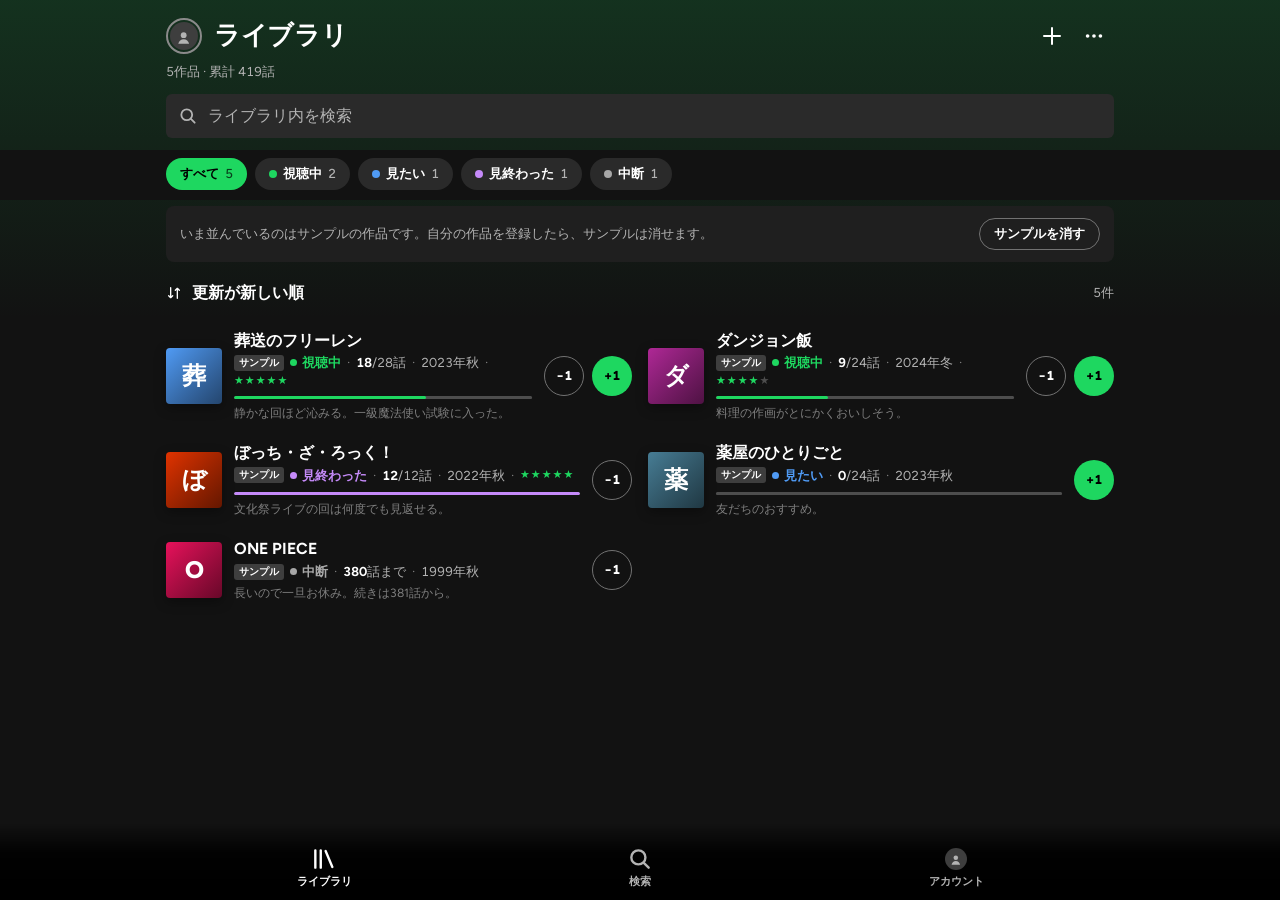
==== index.html @ 07ea7bbf "AniList のジャケット画像をやめる AniList の API の利用規約が、アニメの記録アプリでの利用とデータの大量取得を 禁じているため、画像の表示と画像のファイル名をすべて外す。  - ア" ====
<!doctype html>
<html lang="ja">
<head>
<meta charset="utf-8">
<meta name="viewport" content="width=device-width, initial-scale=1, viewport-fit=cover">
<title>アニメ視聴記録</title>
<meta name="description" content="見たいアニメ、視聴中の話数、見終わった作品の評価と感想を記録するアプリ。">
<meta name="theme-color" content="#121212">
<meta name="apple-mobile-web-app-capable" content="yes">
<meta name="mobile-web-app-capable" content="yes">
<meta name="apple-mobile-web-app-status-bar-style" content="black-translucent">
<meta name="apple-mobile-web-app-title" content="アニメ記録">
<link rel="manifest" href="manifest.webmanifest">
<link rel="icon" href="icons/icon.svg" type="image/svg+xml">
<link rel="apple-touch-icon" href="icons/apple-touch-icon.png">
<!-- shared:head -->
<link rel="preconnect" href="https://fonts.googleapis.com">
<link rel="preconnect" href="https://fonts.gstatic.com" crossorigin>
<link rel="stylesheet" href="https://fonts.googleapis.com/css2?family=Figtree:wght@400;500;600;700;800&display=swap">
<link rel="stylesheet" href="style.css">
<!-- /shared:head -->
</head>
<body>
<!-- shared:body -->
<header class="top wrap">
  <div class="title-row">
    <button type="button" class="avatar" id="avatar-btn" aria-label="アカウント"></button>
    <h1 id="page-title">ライブラリ</h1>
    <div class="top-actions">
      <button type="button" class="icon-btn" id="add" aria-label="作品を追加">
        <svg viewBox="0 0 24 24" width="24" height="24" aria-hidden="true"><path d="M12 4v16M4 12h16" stroke="currentColor" stroke-width="2" stroke-linecap="round"/></svg>
      </button>
      <button type="button" class="icon-btn" id="open-menu" aria-label="設定とバックアップ">
        <svg viewBox="0 0 24 24" width="22" height="22" aria-hidden="true"><circle cx="5" cy="12" r="2" fill="currentColor"/><circle cx="12" cy="12" r="2" fill="currentColor"/><circle cx="19" cy="12" r="2" fill="currentColor"/></svg>
      </button>
    </div>
  </div>
  <p id="summary" class="summary">0作品</p>
  <label class="search">
    <svg class="search-icon" viewBox="0 0 24 24" width="20" height="20" aria-hidden="true"><circle cx="10.5" cy="10.5" r="6.5" fill="none" stroke="currentColor" stroke-width="2.2"/><path d="M15.5 15.5 20 20" stroke="currentColor" stroke-width="2.2" stroke-linecap="round"/></svg>
    <span class="sr-only">検索</span>
    <input type="search" id="search" placeholder="ライブラリ内を検索" autocomplete="off" enterkeyhint="search">
  </label>
</header>

<nav class="tabbar" aria-label="絞り込み">
  <div class="wrap">
    <div class="chips" id="tabs">
      <button type="button" data-tab="all" aria-pressed="true">すべて<span class="n">0</span></button>
      <button type="button" data-tab="watching" aria-pressed="false"><i class="dot s-watching"></i>視聴中<span class="n">0</span></button>
      <button type="button" data-tab="want" aria-pressed="false"><i class="dot s-want"></i>見たい<span class="n">0</span></button>
      <button type="button" data-tab="done" aria-pressed="false"><i class="dot s-done"></i>見終わった<span class="n">0</span></button>
      <button type="button" data-tab="dropped" aria-pressed="false"><i class="dot s-dropped"></i>中断<span class="n">0</span></button>
    </div>
    <div class="chips" id="service-tabs" aria-label="配信サービスで絞り込み" hidden></div>
  </div>
</nav>

<main class="wrap main">
<section class="view" id="mine-view">
  <div class="notice warn" id="storage-warn" hidden>
    <p>この環境では記録を保存できません。プライベートブラウズを使っている場合は、通常のタブで開いてください。</p>
  </div>
  <div class="notice" id="sample-note" hidden>
    <p>いま並んでいるのはサンプルの作品です。自分の作品を登録したら、サンプルは消せます。</p>
    <button type="button" class="pill-btn" id="clear-samples-inline">サンプルを消す</button>
  </div>

  <div class="toolbar" id="toolbar">
    <label class="sort">
      <svg viewBox="0 0 24 24" width="16" height="16" aria-hidden="true"><path d="M7 4v15M7 19l-3-3M7 19l3-3M17 20V5M17 5l-3 3M17 5l3 3" fill="none" stroke="currentColor" stroke-width="2" stroke-linecap="round" stroke-linejoin="round"/></svg>
      <span class="sr-only">並び順</span>
      <select id="sort">
        <option value="updated">更新が新しい順</option>
        <option value="season">放送時期が新しい順</option>
        <option value="rating">評価順（星の数）</option>
        <option value="title">タイトル順</option>
      </select>
    </label>
    <span class="result-count" id="result-count">0件</span>
  </div>

  <div class="list" id="list"></div>

  <div class="empty" id="empty" hidden>
    <h2 id="empty-title">まだ作品がありません</h2>
    <p id="empty-body"></p>
    <button type="button" class="btn light" id="empty-add" hidden>作品を追加</button>
  </div>
</section>

<section class="view" id="find-view" hidden>
  <div class="toolbar" id="find-toolbar" hidden>
    <label class="sort">
      <svg viewBox="0 0 24 24" width="16" height="16" aria-hidden="true"><path d="M7 4v15M7 19l-3-3M7 19l3-3M17 20V5M17 5l-3 3M17 5l3 3" fill="none" stroke="currentColor" stroke-width="2" stroke-linecap="round" stroke-linejoin="round"/></svg>
      <span class="sr-only">並び順</span>
      <select id="find-sort">
        <option value="popular">人気順</option>
        <option value="rating">評価順（星の数）</option>
        <option value="season">放送時期が新しい順</option>
        <option value="title">タイトル順</option>
      </select>
    </label>
  </div>

  <div class="works" id="works" hidden></div>
  <button type="button" class="btn ghost more" id="find-more" hidden>もっと見る</button>

  <div class="empty" id="find-empty" hidden>
    <h2 id="find-empty-title">作品データを読み込んでいます</h2>
    <p id="find-empty-body" hidden></p>
    <button type="button" class="btn light" id="find-retry" hidden>もう一度読み込む</button>
  </div>

  <p class="credit">作品データ：<a href="https://annict.com" target="_blank" rel="noopener">Annict</a><span id="catalog-date"></span></p>
</section>

<section class="view account" id="account-view" hidden>
  <div class="profile-hero">
    <button type="button" class="avatar xl" id="hero-avatar" aria-label="プロフィールを編集"></button>
    <h2 class="profile-name" id="profile-name">名前が未設定です</h2>
    <p class="profile-meta" id="profile-meta"></p>
    <button type="button" class="pill-btn" id="edit-profile">プロフィールを設定</button>
  </div>

  <section class="rank-card" id="rank-card" aria-labelledby="rank-title">
    <div class="rank-head">
      <span class="medal" aria-hidden="true"></span>
      <div class="rank-name">
        <p class="eyebrow">ランク</p>
        <h3 id="rank-title">ノーマル</h3>
      </div>
      <button type="button" class="icon-btn info-btn" id="rank-info-btn" aria-label="ランクと達成条件" aria-haspopup="dialog">
        <svg viewBox="0 0 24 24" width="24" height="24" aria-hidden="true"><circle cx="12" cy="12" r="9" fill="none" stroke="currentColor" stroke-width="2"/><path d="M12 11v6" stroke="currentColor" stroke-width="2.2" stroke-linecap="round"/><circle cx="12" cy="7.5" r="1.4" fill="currentColor"/></svg>
      </button>
    </div>
    <p class="rank-count"><b id="rank-episodes">0</b>話<span>見た話数</span></p>
    <progress class="rank-bar" id="rank-bar" max="1" value="0"></progress>
    <p class="rank-next" id="rank-next"></p>
  </section>

  <section class="stats-sec" aria-labelledby="stats-title">
    <h3 class="sec-title" id="stats-title">記録</h3>
    <dl class="stats" id="stats"></dl>
  </section>

  <p class="account-note">このアカウントは、この端末の中だけにあります。ほかの人には見えません。機種変更のときは、右上の「⋯」のバックアップで移せます。</p>
</section>
</main>

<nav class="bottom-nav" aria-label="画面の切り替え">
  <div class="wrap bottom-inner" id="modes" role="tablist">
    <button type="button" role="tab" data-mode="mine" aria-selected="true">
      <svg viewBox="0 0 24 24" width="26" height="26" aria-hidden="true"><path d="M4 4v16M9 4v16" stroke="currentColor" stroke-width="2.2" stroke-linecap="round"/><path d="m13.5 4.6 6.2 14.8" stroke="currentColor" stroke-width="2.2" stroke-linecap="round"/></svg>
      <span>ライブラリ</span>
    </button>
    <button type="button" role="tab" data-mode="find" aria-selected="false">
      <svg viewBox="0 0 24 24" width="26" height="26" aria-hidden="true"><circle cx="10.5" cy="10.5" r="6.5" fill="none" stroke="currentColor" stroke-width="2.2"/><path d="M15.5 15.5 20 20" stroke="currentColor" stroke-width="2.2" stroke-linecap="round"/></svg>
      <span>検索</span>
    </button>
    <button type="button" role="tab" data-mode="account" aria-selected="false">
      <span class="avatar nav-avatar" id="nav-avatar" aria-hidden="true"></span>
      <span>アカウント</span>
    </button>
  </div>
</nav>

<div class="toast" id="toast" role="status" aria-live="polite" hidden>
  <span id="toast-msg"></span>
  <button type="button" id="toast-action" hidden></button>
</div>

<dialog class="sheet" id="editor" aria-labelledby="editor-title">
  <form id="editor-form" novalidate>
    <div class="sheet-head">
      <h2 id="editor-title">作品を登録</h2>
      <button type="button" class="icon-btn" data-close aria-label="閉じる">
        <svg viewBox="0 0 24 24" width="22" height="22" aria-hidden="true"><path d="M6 6l12 12M18 6 6 18" stroke="currentColor" stroke-width="2.2" stroke-linecap="round"/></svg>
      </button>
    </div>

    <div class="sheet-body" id="editor-body">
      <div class="field">
        <label class="label" for="f-title">タイトル</label>
        <input type="text" id="f-title" maxlength="200" autocomplete="off" placeholder="例：葬送のフリーレン" aria-describedby="suggest">
        <div class="suggest" id="suggest" aria-label="作品の候補" hidden></div>
        <p class="error" id="f-title-error" hidden>タイトルを入力してください。</p>
        <p class="season-note" id="f-season" hidden></p>
      </div>

      <fieldset class="field">
        <legend class="label">状態</legend>
        <div class="seg">
          <label class="s-want"><input type="radio" name="status" id="f-status-want" value="want"><span>見たい</span></label>
          <label class="s-watching"><input type="radio" name="status" id="f-status-watching" value="watching"><span>視聴中</span></label>
          <label class="s-done"><input type="radio" name="status" id="f-status-done" value="done"><span>見終わった</span></label>
          <label class="s-dropped"><input type="radio" name="status" id="f-status-dropped" value="dropped"><span>中断</span></label>
        </div>
      </fieldset>

      <div class="field-row">
        <div class="field">
          <label class="label" for="f-watched">見た話数</label>
          <div class="stepper">
            <button type="button" data-step="-1" aria-label="1話減らす">−</button>
            <input type="number" id="f-watched" inputmode="numeric" min="0" max="9999" step="1">
            <button type="button" data-step="1" aria-label="1話増やす">＋</button>
          </div>
        </div>
        <div class="field">
          <label class="label" for="f-total">全話数</label>
          <div class="with-unit">
            <input type="number" id="f-total" inputmode="numeric" min="1" max="9999" step="1" placeholder="未定">
            <span>話</span>
          </div>
        </div>
      </div>

      <div class="field">
        <span class="label" id="rating-label">評価</span>
        <div class="rating" role="radiogroup" aria-labelledby="rating-label">
          <button type="button" role="radio" data-star="1" aria-label="星1つ" aria-checked="false">★</button>
          <button type="button" role="radio" data-star="2" aria-label="星2つ" aria-checked="false">★</button>
          <button type="button" role="radio" data-star="3" aria-label="星3つ" aria-checked="false">★</button>
          <button type="button" role="radio" data-star="4" aria-label="星4つ" aria-checked="false">★</button>
          <button type="button" role="radio" data-star="5" aria-label="星5つ" aria-checked="false">★</button>
          <span class="rating-text" id="rating-text">未評価</span>
        </div>
      </div>

      <div class="field">
        <label class="label" for="f-note">感想・メモ</label>
        <textarea id="f-note" rows="4" maxlength="5000" placeholder="好きなシーンや感想、続きのメモなど"></textarea>
      </div>
    </div>

    <div class="sheet-foot">
      <div class="foot-row" id="foot-main">
        <button type="button" class="btn-text danger" id="delete" hidden>削除</button>
        <span class="spacer"></span>
        <button type="button" class="btn ghost" data-close>キャンセル</button>
        <button type="submit" class="btn primary">保存</button>
      </div>
      <div class="foot-row confirm" id="foot-confirm" hidden>
        <p id="confirm-text">この作品を削除しますか？</p>
        <button type="button" class="btn ghost" id="delete-cancel">やめる</button>
        <button type="button" class="btn danger-fill" id="delete-confirm">削除する</button>
      </div>
    </div>
  </form>
</dialog>

<dialog class="sheet" id="profile-editor" aria-labelledby="profile-editor-title">
  <form id="profile-form" novalidate>
    <div class="sheet-head">
      <h2 id="profile-editor-title">プロフィールを編集</h2>
      <button type="button" class="icon-btn" data-close aria-label="閉じる">
        <svg viewBox="0 0 24 24" width="22" height="22" aria-hidden="true"><path d="M6 6l12 12M18 6 6 18" stroke="currentColor" stroke-width="2.2" stroke-linecap="round"/></svg>
      </button>
    </div>

    <div class="sheet-body">
      <div class="photo-field">
        <span class="avatar xl" id="p-avatar" aria-hidden="true"></span>
        <div class="photo-actions">
          <label class="btn light" for="p-photo">写真を選ぶ</label>
          <input type="file" id="p-photo" accept="image/*" class="sr-only">
          <button type="button" class="btn-text" id="p-photo-remove" hidden>写真を外す</button>
        </div>
        <p class="error" id="p-photo-error" role="alert" hidden></p>
        <p class="hint">写真はこの端末の中で正方形に切り抜いて保存します。どこにも送りません。</p>
      </div>

      <div class="field">
        <label class="label" for="p-name">名前</label>
        <input type="text" id="p-name" maxlength="30" autocomplete="nickname" placeholder="表示する名前">
      </div>
    </div>

    <div class="sheet-foot">
      <div class="foot-row">
        <span class="spacer"></span>
        <button type="button" class="btn ghost" data-close>キャンセル</button>
        <button type="submit" class="btn primary">保存</button>
      </div>
    </div>
  </form>
</dialog>

<dialog class="sheet" id="rank-info" aria-labelledby="rank-info-title">
  <div class="sheet-head">
    <h2 id="rank-info-title">ランクと達成条件</h2>
    <button type="button" class="icon-btn" data-close aria-label="閉じる">
      <svg viewBox="0 0 24 24" width="22" height="22" aria-hidden="true"><path d="M6 6l12 12M18 6 6 18" stroke="currentColor" stroke-width="2.2" stroke-linecap="round"/></svg>
    </button>
  </div>
  <div class="sheet-body rank-info-body">
    <p class="info-lead">見た話数が増えると、ランクが上がります。見た話数は、記録したすべての作品の「見た話数」を足した数です。<span id="rank-sample-hint" hidden>サンプルの作品は数えません。</span></p>
    <ol class="ladder" id="rank-list" aria-label="ランクの一覧（上のランクから）"></ol>
    <p class="hint">「？？？」は、ひみつのランクと達成条件です。ランクの名前は、そのランクになると分かります。</p>
  </div>
</dialog>

<dialog class="sheet" id="menu" aria-labelledby="menu-title">
  <div class="sheet-head">
    <h2 id="menu-title">設定とバックアップ</h2>
    <button type="button" class="icon-btn" data-close aria-label="閉じる">
      <svg viewBox="0 0 24 24" width="22" height="22" aria-hidden="true"><path d="M6 6l12 12M18 6 6 18" stroke="currentColor" stroke-width="2.2" stroke-linecap="round"/></svg>
    </button>
  </div>
  <div class="sheet-body menu-body">
    <section class="menu-sec">
      <h3>記録の保存場所</h3>
      <p>記録とプロフィールは、この端末のブラウザの中に保存されます。ホーム画面に追加して使うと消えにくくなります。機種変更やブラウザのデータ削除の前に、バックアップを書き出してください。</p>
    </section>
    <section class="menu-sec">
      <h3>バックアップ</h3>
      <div class="menu-actions">
        <button type="button" class="btn ghost" id="export">バックアップを書き出す</button>
        <label class="btn ghost" for="import-file">バックアップを読み込む</label>
        <input type="file" id="import-file" accept="application/json,.json" class="sr-only">
      </div>
      <p class="hint">バックアップにはプロフィール（名前と写真）も入ります。読み込むと、同じ作品は新しいほうの記録が残り、それ以外は追加されます。</p>
    </section>
    <section class="menu-sec" id="menu-samples" hidden>
      <h3>サンプル</h3>
      <div class="menu-actions">
        <button type="button" class="btn ghost" id="clear-samples">サンプルの作品を消す</button>
      </div>
    </section>
    <p class="version">アニメ視聴記録 v2.3.0</p>
  </div>
</dialog>
<!-- /shared:body -->
<script src="app.js"></script>
</body>
</html>
---- style.css ----
/* Layout: a streaming-app style, dark only. A page header (title, actions, search) with a soft green glow,
   sticky filter chips, list rows with a colored square tile on the left (like cover art), and a fixed
   bottom tab bar for ライブラリ / 検索. Editing happens in a dark bottom sheet. */
:root {
  --bg: #121212;          /* 画面の地 */
  --bg-elev: #1f1f1f;     /* 浮いた面（お知らせ） */
  --sheet: #282828;       /* シート・メニュー */
  --field: #3e3e3e;       /* 入力欄・チップ */
  --field-hover: #4d4d4d;
  --text: #ffffff;
  --sub: #b3b3b3;         /* 補足の文字 */
  --dim: #7f7f7f;         /* さらに控えめな文字 */
  --line: #2a2a2a;
  --track: #4d4d4d;       /* 進み具合バーの溝 */
  --accent: #1ed760;      /* 差し色（緑） */
  --accent-press: #1db954;
  --on-accent: #000000;
  --toast: #2e77d0;
  --danger: #f3727f;
  --danger-fill: #e91429;
  --want: #509bf5;
  --done: #c58af9;
  --dropped: #a7a7a7;
  --star: #1ed760;
  --scrim: rgb(0 0 0 / 70%);
  --glow: rgb(30 215 96 / 16%);

  /* ランクの色 */
  --rank-normal: #8a8a8a;
  --rank-rookie: #6fd39a;
  --rank-amateur: #4fb3e8;
  --rank-veteran: #a77df0;
  --rank-bronze: #d08a4e;
  --rank-silver: #c9ced6;
  --rank-gold: #f0c03a;
  --rank-platinum: #8fe0d8;
  --rank-diamond: #82c3ff;
  --rank-mithril: #dbe6ff;
  --rank-orichalcum: #ff7a45;

  /* ジャケット風の四角の色（作品ごとに題名から選ぶ） */
  --t0: #e8115b; --t1: #8d67ab; --t2: #1e3264; --t3: #ba5d07; --t4: #27856a; --t5: #509bf5;
  --t6: #e13300; --t7: #148a08; --t8: #dc148c; --t9: #477d95; --t10: #af2896; --t11: #0d73ec;

  --font: "Figtree", "Hiragino Sans", "Hiragino Kaku Gothic ProN", "Noto Sans JP", "Yu Gothic", "Meiryo", system-ui, sans-serif;
  --fs-xs: 12px;
  --fs-sm: 13px;
  --fs-md: 15px;
  --fs-lg: 16px;
  --fs-xl: 26px;

  color-scheme: dark;
  padding-top: env(safe-area-inset-top, 0px);
  padding-bottom: env(safe-area-inset-bottom, 0px);
}

/* ---------- base ---------- */
*, *::before, *::after { box-sizing: border-box; }
[hidden] { display: none !important; }
html { -webkit-text-size-adjust: 100%; touch-action: manipulation; }
html:has(dialog[open]) { overflow: hidden; }
body {
  margin: 0;
  min-height: 100%;
  background-color: var(--bg);
  background-image: linear-gradient(180deg, var(--glow) 0, rgb(18 18 18 / 0) 320px);
  background-repeat: no-repeat;
  color: var(--text);
  font-family: var(--font);
  font-size: var(--fs-md);
  line-height: 1.5;
  -webkit-font-smoothing: antialiased;
}
/* iPhone のステータスバーの裏に、スクロールした内容が透けないようにする */
body::before {
  content: "";
  position: fixed;
  inset: 0 0 auto 0;
  height: env(safe-area-inset-top, 0px);
  background: var(--bg);
  z-index: 30;
}
button, input, select, textarea { font: inherit; color: inherit; }
button { cursor: pointer; -webkit-tap-highlight-color: transparent; }
:focus-visible { outline: 2px solid var(--text); outline-offset: 2px; }
.sr-only {
  position: absolute; width: 1px; height: 1px; margin: -1px; padding: 0;
  overflow: hidden; clip: rect(0 0 0 0); white-space: nowrap; border: 0;
}

.wrap {
  width: 100%;
  max-width: 980px;
  margin-inline: auto;
  padding-left: max(16px, env(safe-area-inset-left, 0px));
  padding-right: max(16px, env(safe-area-inset-right, 0px));
}

/* ---------- header ---------- */
.top {
  display: grid;
  gap: 12px;
  padding-block: 16px 12px;
}
.title-row {
  display: flex;
  align-items: center;
  gap: 12px;
  min-width: 0;
}
/* 丸いアイコン（自分の写真）。.face が中身、.ringed でランクの色の輪を付ける */
.avatar {
  --size: 36px;
  display: block;
  flex: none;
  width: var(--size);
  height: var(--size);
  padding: 0;
  border: 0;
  border-radius: 50%;
  background: none;
  color: var(--text);
  font-size: calc(var(--size) * 0.42);
  font-weight: 800;
  line-height: 1;
}
.avatar.ringed { padding: 2px; border: 2px solid var(--rk, var(--field)); }
.avatar.xl { --size: 132px; }
.avatar.xl.ringed { padding: 4px; border-width: 4px; }
.face {
  display: grid;
  place-items: center;
  width: 100%;
  height: 100%;
  border-radius: 50%;
  overflow: hidden;
  background: var(--field);
  color: var(--text);
  user-select: none;
}
.face[class*=" c"] { background: var(--tc); color: #fff; }
.face.blank { color: var(--sub); }
.face svg { width: 62%; height: 62%; margin-top: 12%; }
.face img { width: 100%; height: 100%; object-fit: cover; }
button.avatar:active .face { filter: brightness(0.85); }

/* ランクの色（app.js の RANKS の id と合わせる） */
[data-rank="normal"] { --rk: var(--rank-normal); }
[data-rank="rookie"] { --rk: var(--rank-rookie); }
[data-rank="amateur"] { --rk: var(--rank-amateur); }
[data-rank="veteran"] { --rk: var(--rank-veteran); }
[data-rank="bronze"] { --rk: var(--rank-bronze); }
[data-rank="silver"] { --rk: var(--rank-silver); }
[data-rank="gold"] { --rk: var(--rank-gold); }
[data-rank="platinum"] { --rk: var(--rank-platinum); }
[data-rank="diamond"] { --rk: var(--rank-diamond); }
/* 上の2つは、メダルを特別な色の重ねにする */
[data-rank="mithril"] { --rk: var(--rank-mithril); --rk-fill: linear-gradient(135deg, #ffffff 0%, #c7d8ff 45%, #7fa2ff 100%); }
[data-rank="orichalcum"] { --rk: var(--rank-orichalcum); --rk-fill: linear-gradient(135deg, #ffd56b 0%, #ff7a45 50%, #c94cff 100%); }
[data-rank="secret"] { --rk: var(--dim); }
.title-row h1 {
  flex: 1;
  min-width: 0;
  margin: 0;
  font-size: var(--fs-xl);
  font-weight: 800;
  line-height: 1.2;
  letter-spacing: -0.01em;
}
.top-actions { display: flex; gap: 2px; }
.icon-btn {
  display: grid;
  place-items: center;
  width: 40px;
  height: 40px;
  flex: none;
  border: 0;
  border-radius: 50%;
  background: transparent;
  color: var(--text);
}
.icon-btn:active { background: var(--line); }
.summary {
  margin: -6px 0 0;
  color: var(--sub);
  font-size: var(--fs-sm);
  font-variant-numeric: tabular-nums;
}
.search {
  position: relative;
  display: block;
}
.search-icon {
  position: absolute;
  left: 12px;
  top: 50%;
  transform: translateY(-50%);
  color: var(--sub);
  pointer-events: none;
}
.search input {
  width: 100%;
  height: 44px;
  padding: 0 14px 0 42px;
  border: 0;
  border-radius: 6px;
  background: var(--line);
  color: var(--text);
  font-size: 16px; /* 16px 未満だと iPhone で入力時に拡大される */
  font-weight: 500;
}
.search input::placeholder { color: var(--sub); }
/* 検索画面の入力欄は白く大きく */
body[data-mode="find"] .search input {
  height: 48px;
  border-radius: 500px;
  background: var(--text);
  color: #121212;
}
body[data-mode="find"] .search input::placeholder { color: #535353; }
body[data-mode="find"] .search-icon { color: #121212; }

/* ---------- filter chips ---------- */
.tabbar {
  position: sticky;
  top: env(safe-area-inset-top, 0px);
  z-index: 20;
  background: var(--bg);
}
.chips {
  display: flex;
  gap: 8px;
  padding-block: 8px 10px;
  overflow-x: auto;
  scrollbar-width: none;
}
.chips::-webkit-scrollbar { display: none; }
.chips button {
  display: inline-flex;
  align-items: center;
  gap: 6px;
  flex: none;
  height: 32px;
  padding: 0 14px;
  border: 0;
  border-radius: 500px;
  background: var(--line);
  color: var(--text);
  font-size: var(--fs-sm);
  font-weight: 600;
  white-space: nowrap;
}
.chips .n {
  color: var(--sub);
  font-weight: 500;
  font-variant-numeric: tabular-nums;
}
.chips button[aria-pressed="true"] {
  background: var(--accent);
  color: var(--on-accent);
}
.chips button[aria-pressed="true"] .n { color: inherit; opacity: 0.7; }
.chips button[aria-pressed="true"] .dot { display: none; }
.dot {
  width: 8px;
  height: 8px;
  border-radius: 50%;
  background: var(--c);
}

/* 状態ごとの色。チップの点・行の文字・入力欄で共通 */
.s-want { --c: var(--want); }
.s-watching { --c: var(--accent); }
.s-done { --c: var(--done); }
.s-dropped { --c: var(--dropped); }

/* ---------- main ---------- */
.main {
  padding-block: 6px calc(100px + env(safe-area-inset-bottom, 0px));
}
.view {
  display: grid;
  gap: 8px;
}
.notice {
  display: flex;
  flex-wrap: wrap;
  align-items: center;
  gap: 8px 12px;
  margin-bottom: 4px;
  padding: 12px 14px;
  border-radius: 8px;
  background: var(--bg-elev);
  color: var(--sub);
  font-size: var(--fs-sm);
}
.notice p { margin: 0; flex: 1 1 16em; min-width: 0; }
.notice.warn { color: var(--danger); }
.pill-btn {
  height: 32px;
  padding: 0 14px;
  border: 1px solid #727272;
  border-radius: 500px;
  background: none;
  color: var(--text);
  font-size: var(--fs-sm);
  font-weight: 700;
  white-space: nowrap;
}
.toolbar {
  display: flex;
  align-items: center;
  justify-content: space-between;
  gap: 12px;
  padding-block: 2px 4px;
}
.sort {
  position: relative;
  display: inline-flex;
  align-items: center;
  gap: 6px;
  color: var(--text);
}
.sort select {
  height: 34px;
  padding: 0 4px;
  border: 0;
  background: transparent;
  color: var(--text);
  font-size: 16px;
  font-weight: 600;
  -webkit-appearance: none;
  appearance: none;
}
.sort select option { background: var(--sheet); color: var(--text); }
.result-count {
  color: var(--sub);
  font-size: var(--fs-sm);
  font-variant-numeric: tabular-nums;
}

/* ---------- ジャケット風の四角 ---------- */
.tile {
  display: grid;
  place-items: center;
  width: 56px;
  height: 56px;
  flex: none;
  border-radius: 4px;
  background: linear-gradient(135deg, var(--tc), color-mix(in srgb, var(--tc) 45%, #000));
  background-color: var(--tc);
  color: #fff;
  font-size: 24px;
  font-weight: 800;
  line-height: 1;
  box-shadow: 0 4px 12px rgb(0 0 0 / 35%);
  user-select: none;
}
.c0 { --tc: var(--t0); } .c1 { --tc: var(--t1); } .c2 { --tc: var(--t2); } .c3 { --tc: var(--t3); }
.c4 { --tc: var(--t4); } .c5 { --tc: var(--t5); } .c6 { --tc: var(--t6); } .c7 { --tc: var(--t7); }
.c8 { --tc: var(--t8); } .c9 { --tc: var(--t9); } .c10 { --tc: var(--t10); } .c11 { --tc: var(--t11); }

/* ---------- ライブラリの行 ---------- */
.list {
  display: grid;
  grid-template-columns: repeat(auto-fill, minmax(min(100%, 420px), 1fr));
  gap: 4px 16px;
}
.card {
  position: relative;
  display: grid;
  grid-template-columns: 56px minmax(0, 1fr) auto;
  align-items: center;
  gap: 12px;
  min-width: 0;
  padding: 8px;
  margin-inline: -8px;
  border-radius: 6px;
}
.card-hit {
  position: absolute;
  inset: 0;
  z-index: 1;
  border: 0;
  border-radius: inherit;
  background: transparent;
}
.card-hit:active { background: rgb(255 255 255 / 6%); }
@media (hover: hover) {
  .card:hover { background: var(--line); }
}
.card-main {
  display: grid;
  gap: 2px;
  min-width: 0;
}
.card-title {
  margin: 0;
  font-size: var(--fs-lg);
  font-weight: 700;
  line-height: 1.35;
  overflow-wrap: anywhere;
  display: -webkit-box;
  -webkit-box-orient: vertical;
  -webkit-line-clamp: 2;
  overflow: hidden;
}
.card-sub {
  display: flex;
  flex-wrap: wrap;
  align-items: center;
  gap: 0 6px;
  margin: 0;
  color: var(--sub);
  font-size: var(--fs-sm);
  font-variant-numeric: tabular-nums;
}
.chip {
  display: inline-flex;
  align-items: center;
  gap: 5px;
  color: var(--c);
  font-weight: 700;
}
.chip::before {
  content: "";
  width: 7px;
  height: 7px;
  border-radius: 50%;
  background: var(--c);
}
.sep { color: var(--dim); }
.tag {
  padding: 0 5px;
  border-radius: 3px;
  background: var(--field);
  color: var(--text);
  font-size: 10px;
  font-weight: 700;
  line-height: 1.6;
}
.count b { color: var(--text); font-weight: 700; }
.stars {
  color: var(--star);
  font-size: 11px;
  letter-spacing: 1px;
  white-space: nowrap;
}
.stars .off { color: var(--track); }
.note {
  margin: 1px 0 0;
  overflow: hidden;
  color: var(--dim);
  font-size: var(--fs-xs);
  white-space: nowrap;
  text-overflow: ellipsis;
}
.where {
  margin: 0;
  color: var(--dim);
  font-size: var(--fs-xs);
  overflow-wrap: anywhere;
}
/* 細い進み具合バー */
.bar {
  display: block;
  width: 100%;
  height: 3px;
  margin: 5px 0 2px;
  border: 0;
  border-radius: 2px;
  overflow: hidden;
  background: var(--track);
  -webkit-appearance: none;
  appearance: none;
}
.bar::-webkit-progress-bar { background: var(--track); border-radius: 2px; }
.bar::-webkit-progress-value { background: var(--c); border-radius: 2px; }
.bar::-moz-progress-bar { background: var(--c); border-radius: 2px; }

.ep-btns {
  position: relative;
  z-index: 2;
  display: flex;
  gap: 8px;
}
.plus, .minus {
  display: grid;
  place-items: center;
  width: 40px;
  height: 40px;
  padding: 0;
  border-radius: 50%;
  font-size: var(--fs-sm);
  font-weight: 800;
  font-variant-numeric: tabular-nums;
  transition: transform 0.08s ease-out;
}
.plus { border: 0; background: var(--accent); color: var(--on-accent); }
.minus { border: 1px solid #727272; background: transparent; color: var(--text); }
.plus:active, .minus:active { transform: scale(0.92); }
.plus:active { background: var(--accent-press); }

/* ---------- 検索の行 ---------- */
.works { display: grid; gap: 2px; }
.work {
  display: grid;
  grid-template-columns: 48px minmax(0, 1fr) auto;
  align-items: center;
  gap: 12px;
  padding: 6px 0;
}
.work .tile { width: 48px; height: 48px; font-size: 20px; }
.work-main { display: grid; gap: 1px; min-width: 0; }
.work-title {
  margin: 0;
  font-size: var(--fs-md);
  font-weight: 600;
  line-height: 1.35;
  overflow: hidden;
  white-space: nowrap;
  text-overflow: ellipsis;
}
.work-meta {
  margin: 0;
  overflow: hidden;
  color: var(--sub);
  font-size: var(--fs-sm);
  font-variant-numeric: tabular-nums;
  white-space: nowrap;
  text-overflow: ellipsis;
}
.svc-list { display: flex; flex-wrap: wrap; gap: 4px; margin: 3px 0 0; }
.svc {
  padding: 0 6px;
  border-radius: 3px;
  background: var(--field);
  color: var(--sub);
  font-size: 11px;
  line-height: 1.7;
  white-space: nowrap;
}
.svc.on { background: var(--text); color: #121212; font-weight: 700; }
.add-btn, .added {
  display: grid;
  place-items: center;
  width: 44px;
  height: 44px;
  flex: none;
}
.add-btn {
  border: 0;
  border-radius: 50%;
  background: none;
  color: var(--sub);
}
.add-btn:active { color: var(--text); background: var(--line); }
.added {
  width: auto;
  min-width: 44px;
  gap: 2px;
  color: var(--accent);
  justify-items: center;
}
.added .stars { font-size: 10px; }
.more {
  justify-self: center;
  margin-top: 8px;
}
.credit {
  margin: 12px 0 0;
  color: var(--dim);
  font-size: var(--fs-xs);
}
.credit a { color: var(--sub); }

/* ---------- アカウント ---------- */
/* 画面上の光を、今のランクの色にする */
body[data-mode="account"] { --glow: color-mix(in srgb, var(--rk, var(--accent)) 22%, transparent); }

.account { gap: 24px; }
.profile-hero {
  display: grid;
  justify-items: center;
  gap: 6px;
  padding-block: 4px 0;
  text-align: center;
}
.profile-hero .avatar.xl { margin-bottom: 8px; box-shadow: 0 8px 28px rgb(0 0 0 / 45%); border-radius: 50%; }
.profile-name {
  margin: 0;
  max-width: 100%;
  font-size: 30px;
  font-weight: 800;
  line-height: 1.2;
  letter-spacing: -0.01em;
  overflow-wrap: anywhere;
  text-wrap: balance;
}
.profile-name.unset { color: var(--sub); font-size: 22px; }
.profile-meta {
  margin: 0;
  color: var(--sub);
  font-size: var(--fs-sm);
  font-variant-numeric: tabular-nums;
}
.profile-hero .pill-btn { margin-top: 10px; }
.pill-btn.primary { border-color: var(--accent); background: var(--accent); color: var(--on-accent); }

.eyebrow {
  margin: 0;
  color: var(--sub);
  font-size: var(--fs-xs);
  font-weight: 700;
  letter-spacing: 0.08em;
}
.rank-card {
  display: grid;
  gap: 10px;
  padding: 16px;
  border-radius: 8px;
  background: var(--bg-elev);
}
.rank-head {
  display: grid;
  grid-template-columns: 44px minmax(0, 1fr) auto;
  align-items: center;
  gap: 12px;
}
.medal {
  width: 44px;
  height: 44px;
  border-radius: 50%;
  background:
    radial-gradient(circle at 34% 28%, rgb(255 255 255 / 55%) 0 14%, rgb(255 255 255 / 0) 34%),
    var(--rk-fill, var(--rk));
  box-shadow: inset 0 -3px 0 rgb(0 0 0 / 22%);
}
.rank-name h3 { margin: 0; font-size: 22px; font-weight: 800; line-height: 1.2; }
.rank-count {
  display: flex;
  align-items: baseline;
  gap: 4px;
  margin: 0;
  color: var(--sub);
  font-size: var(--fs-sm);
  font-variant-numeric: tabular-nums;
}
.rank-count b { color: var(--text); font-size: 30px; font-weight: 800; line-height: 1.1; }
.rank-count span { margin-left: 8px; }
.info-btn { color: var(--sub); margin-right: -8px; }
.info-btn:active { color: var(--text); }
.rank-bar {
  display: block;
  width: 100%;
  height: 6px;
  border: 0;
  border-radius: 3px;
  overflow: hidden;
  background: var(--track);
  -webkit-appearance: none;
  appearance: none;
}
.rank-bar::-webkit-progress-bar { background: var(--track); border-radius: 3px; }
.rank-bar::-webkit-progress-value { background: var(--text); border-radius: 3px; }
.rank-bar::-moz-progress-bar { background: var(--text); border-radius: 3px; }
.rank-next { margin: 0; font-size: var(--fs-sm); font-weight: 700; font-variant-numeric: tabular-nums; }
.ladder {
  display: grid;
  gap: 2px;
  margin: 0;
  padding: 0;
  list-style: none;
}
.ladder li {
  display: grid;
  grid-template-columns: 12px minmax(0, 1fr) auto auto;
  align-items: center;
  gap: 10px;
  padding: 7px 10px;
  border-radius: 6px;
  color: var(--dim);
  font-size: var(--fs-sm);
  font-variant-numeric: tabular-nums;
}
.ladder i { width: 12px; height: 12px; border-radius: 50%; border: 2px solid var(--rk); }
.ladder li.reached { color: var(--sub); }
.ladder li.reached i { background: var(--rk); }
.ladder li[aria-current] { background: var(--field); color: var(--text); font-weight: 700; }
.ladder li.reached i { background: var(--rk-fill, var(--rk)); }
.ladder .ln { overflow-wrap: anywhere; }
.ladder .now {
  padding: 0 7px;
  border-radius: 500px;
  background: var(--rk);
  color: #121212;
  font-size: 10px;
  font-weight: 800;
  line-height: 1.8;
}
.rank-info-body .hint, .photo-field .hint { margin: 0; color: var(--dim); font-size: var(--fs-xs); }
.rank-info-body { gap: 14px; }
.info-lead { margin: 0; color: var(--sub); font-size: var(--fs-sm); }

.stats-sec { display: grid; gap: 10px; }
.sec-title { margin: 0; font-size: 20px; font-weight: 800; }
.stats {
  display: grid;
  grid-template-columns: repeat(auto-fill, minmax(min(100%, 140px), 1fr));
  gap: 8px;
  margin: 0;
}
.stat {
  display: grid;
  gap: 2px;
  padding: 12px 14px;
  border-radius: 8px;
  background: var(--bg-elev);
}
.stat dt { color: var(--sub); font-size: var(--fs-sm); }
.stat dd {
  order: -1;
  margin: 0;
  font-size: 24px;
  font-weight: 800;
  line-height: 1.2;
  font-variant-numeric: tabular-nums;
}
.account-note { margin: 0; color: var(--dim); font-size: var(--fs-xs); max-width: 40em; }

/* プロフィール編集 */
.photo-field { display: grid; justify-items: center; gap: 12px; text-align: center; }
.photo-actions { display: flex; flex-wrap: wrap; justify-content: center; align-items: center; gap: 8px 16px; }
.photo-actions .btn { cursor: pointer; }
.photo-field .error { max-width: 28em; }

/* ---------- empty state ---------- */
.empty {
  display: grid;
  gap: 8px;
  justify-items: center;
  padding: 40px 16px;
  text-align: center;
}
.empty h2 {
  margin: 0;
  font-size: 20px;
  font-weight: 800;
  line-height: 1.4;
  text-wrap: balance;
  overflow-wrap: anywhere;
}
.empty p { margin: 0; color: var(--sub); font-size: var(--fs-sm); max-width: 32em; }
.empty .btn { margin-top: 12px; }

/* ---------- buttons ---------- */
.btn {
  display: inline-flex;
  align-items: center;
  justify-content: center;
  height: 44px;
  padding: 0 24px;
  border: 1px solid transparent;
  border-radius: 500px;
  font-size: var(--fs-md);
  font-weight: 700;
  white-space: nowrap;
  transition: transform 0.08s ease-out;
}
.btn:active { transform: scale(0.97); }
.btn.primary { background: var(--accent); color: var(--on-accent); }
.btn.primary:active { background: var(--accent-press); }
.btn.light { background: var(--text); color: #121212; }
.btn.ghost { background: transparent; border-color: #727272; color: var(--text); }
.btn.danger-fill { background: var(--danger-fill); color: var(--text); }
.btn-text {
  height: 44px;
  padding: 0 4px;
  border: 0;
  background: none;
  font-weight: 700;
}
.btn-text.danger { color: var(--danger); }

/* ---------- 下のタブバー ---------- */
.bottom-nav {
  position: fixed;
  inset: auto 0 0 0;
  z-index: 25;
  padding-bottom: env(safe-area-inset-bottom, 0px);
  background: linear-gradient(180deg, rgb(0 0 0 / 0) 0, rgb(0 0 0 / 88%) 38%, #000 100%);
}
.bottom-inner {
  display: grid;
  grid-template-columns: repeat(3, minmax(0, 1fr));
  padding-block: 18px 6px;
}
/* 下のタブのアカウントは、自分の写真を小さく出す。選んでいるときは白い輪 */
.nav-avatar { --size: 26px; padding: 1px; border: 1.5px solid transparent; }
.bottom-inner button[aria-selected="true"] .nav-avatar { border-color: var(--text); }
.bottom-inner button {
  display: grid;
  justify-items: center;
  gap: 2px;
  padding: 4px 0;
  border: 0;
  background: none;
  color: var(--sub);
  font-size: 11px;
  font-weight: 600;
}
.bottom-inner button[aria-selected="true"] { color: var(--text); }

/* ---------- toast ---------- */
.toast {
  position: fixed;
  left: 50%;
  bottom: calc(84px + env(safe-area-inset-bottom, 0px));
  z-index: 40;
  display: flex;
  align-items: center;
  gap: 14px;
  width: max-content;
  max-width: calc(100% - 32px);
  padding: 10px 12px 10px 16px;
  border-radius: 8px;
  background: var(--toast);
  color: var(--text);
  font-size: var(--fs-sm);
  font-weight: 600;
  box-shadow: 0 8px 24px rgb(0 0 0 / 50%);
  transform: translateX(-50%);
  animation: toast-in 0.18s ease-out;
}
.toast span { min-width: 0; overflow-wrap: anywhere; }
.toast button {
  flex: none;
  padding: 6px 8px;
  border: 0;
  border-radius: 6px;
  background: none;
  color: var(--text);
  font-weight: 800;
  text-decoration: underline;
  text-underline-offset: 3px;
}
@keyframes toast-in { from { opacity: 0; transform: translate(-50%, 8px); } }

/* ---------- bottom sheet ---------- */
.sheet {
  width: 100%;
  max-width: 600px;
  max-height: calc(100% - env(safe-area-inset-top, 0px) - 24px);
  margin: auto auto 0;
  padding: 0;
  border: 0;
  border-radius: 12px 12px 0 0;
  background: var(--sheet);
  color: var(--text);
  box-shadow: 0 -8px 32px rgb(0 0 0 / 50%);
}
.sheet[open] {
  display: flex;
  flex-direction: column;
  animation: sheet-in 0.22s ease-out;
}
.sheet::backdrop { background: var(--scrim); }
@keyframes sheet-in { from { opacity: 0; transform: translateY(28px); } }
@media (min-width: 700px) {
  .sheet { margin: auto; border-radius: 12px; }
}
.sheet > form {
  display: flex;
  flex: 1 1 auto;
  flex-direction: column;
  min-height: 0;
}
.sheet-head {
  display: flex;
  align-items: center;
  justify-content: space-between;
  gap: 12px;
  padding: 14px 12px 8px 20px;
}
.sheet-head h2 { margin: 0; font-size: 20px; font-weight: 800; line-height: 1.3; }
.sheet-body {
  display: grid;
  flex: 1 1 auto;
  align-content: start;
  gap: 20px;
  min-height: 0;
  padding: 4px 20px 20px;
  overflow-y: auto;
  overscroll-behavior: contain;
}
.sheet-foot {
  padding: 12px 20px calc(12px + env(safe-area-inset-bottom, 0px));
  background: var(--sheet);
  box-shadow: 0 -1px 0 rgb(255 255 255 / 6%);
}
.foot-row {
  display: flex;
  flex-wrap: wrap;
  align-items: center;
  justify-content: flex-end;
  gap: 8px;
}
.foot-row .spacer { flex: 1; }
.foot-row.confirm p { flex: 1 1 100%; margin: 0 0 4px; font-weight: 700; overflow-wrap: anywhere; }

/* ---------- form ---------- */
.field {
  display: grid;
  gap: 8px;
  min-width: 0;
  margin: 0;
  padding: 0;
  border: 0;
}
.label {
  padding: 0;
  color: var(--text);
  font-size: var(--fs-sm);
  font-weight: 700;
}
.field-row {
  display: grid;
  grid-template-columns: repeat(2, minmax(0, 1fr));
  gap: 12px;
}
.field input[type="text"],
.field input[type="number"],
.field textarea {
  width: 100%;
  min-width: 0;
  padding: 10px 12px;
  border: 1px solid transparent;
  border-radius: 4px;
  background: var(--field);
  color: var(--text);
  font-size: 16px;
  line-height: 1.5;
}
.field input:focus, .field textarea:focus { outline: none; border-color: var(--text); background: var(--field-hover); }
.field textarea { resize: vertical; min-height: 6.5em; }
.field input::placeholder, .field textarea::placeholder { color: var(--dim); }
.error { margin: 0; color: var(--danger); font-size: var(--fs-sm); font-weight: 700; }
.season-note {
  margin: 0;
  color: var(--sub);
  font-size: var(--fs-sm);
  font-variant-numeric: tabular-nums;
}

.seg {
  display: flex;
  flex-wrap: wrap;
  gap: 8px;
}
.seg label { position: relative; display: block; }
.seg input { position: absolute; inset: 0; opacity: 0; margin: 0; cursor: pointer; }
.seg span {
  display: grid;
  place-items: center;
  height: 36px;
  padding: 0 16px;
  border-radius: 500px;
  background: var(--field);
  color: var(--text);
  font-size: var(--fs-sm);
  font-weight: 700;
  white-space: nowrap;
}
.seg input:checked + span { background: var(--c); color: var(--on-accent); }
.seg input:focus-visible + span { outline: 2px solid var(--text); outline-offset: 2px; }

.stepper {
  display: grid;
  grid-template-columns: 44px minmax(0, 1fr) 44px;
  border-radius: 4px;
  background: var(--field);
  overflow: hidden;
}
.stepper button {
  border: 0;
  background: none;
  color: var(--text);
  font-size: 20px;
  line-height: 1;
}
.stepper button:active { background: var(--field-hover); }
.field .stepper input {
  border: 0;
  border-radius: 0;
  background: transparent;
  text-align: center;
  font-variant-numeric: tabular-nums;
  -moz-appearance: textfield;
}
.stepper input::-webkit-inner-spin-button,
.stepper input::-webkit-outer-spin-button { -webkit-appearance: none; margin: 0; }
.with-unit {
  display: flex;
  align-items: center;
  gap: 8px;
}
.with-unit span { color: var(--sub); flex: none; }

.rating {
  display: flex;
  align-items: center;
  gap: 2px;
}
.rating button {
  width: 42px;
  height: 42px;
  padding: 0;
  border: 0;
  border-radius: 8px;
  background: none;
  color: var(--track);
  font-size: 28px;
  line-height: 1;
}
.rating button.on { color: var(--star); }
.rating-text {
  margin-left: 8px;
  color: var(--sub);
  font-size: var(--fs-sm);
  font-variant-numeric: tabular-nums;
}

/* タイトル入力中の候補 */
.suggest {
  display: grid;
  border-radius: 4px;
  background: var(--field);
  overflow: hidden;
}
.suggest button {
  display: grid;
  gap: 1px;
  padding: 9px 12px;
  border: 0;
  border-top: 1px solid var(--sheet);
  background: none;
  color: var(--text);
  text-align: left;
}
.suggest button:first-child { border-top: 0; }
.suggest button:active { background: var(--field-hover); }
.suggest .s-title { font-weight: 700; font-size: var(--fs-sm); overflow-wrap: anywhere; }
.suggest .s-meta { color: var(--sub); font-size: var(--fs-xs); }

/* ---------- menu ---------- */
.menu-body { gap: 24px; }
.menu-sec { display: grid; gap: 10px; }
.menu-sec h3 { margin: 0; font-size: var(--fs-lg); font-weight: 800; }
.menu-sec p { margin: 0; color: var(--sub); font-size: var(--fs-sm); max-width: 40em; }
.menu-actions { display: grid; gap: 10px; }
.menu-actions .btn { width: 100%; cursor: pointer; }
.version { margin: 0; color: var(--dim); font-size: var(--fs-xs); }

@media (prefers-reduced-motion: reduce) {
  *, *::before, *::after { animation: none !important; transition: none !important; }
}
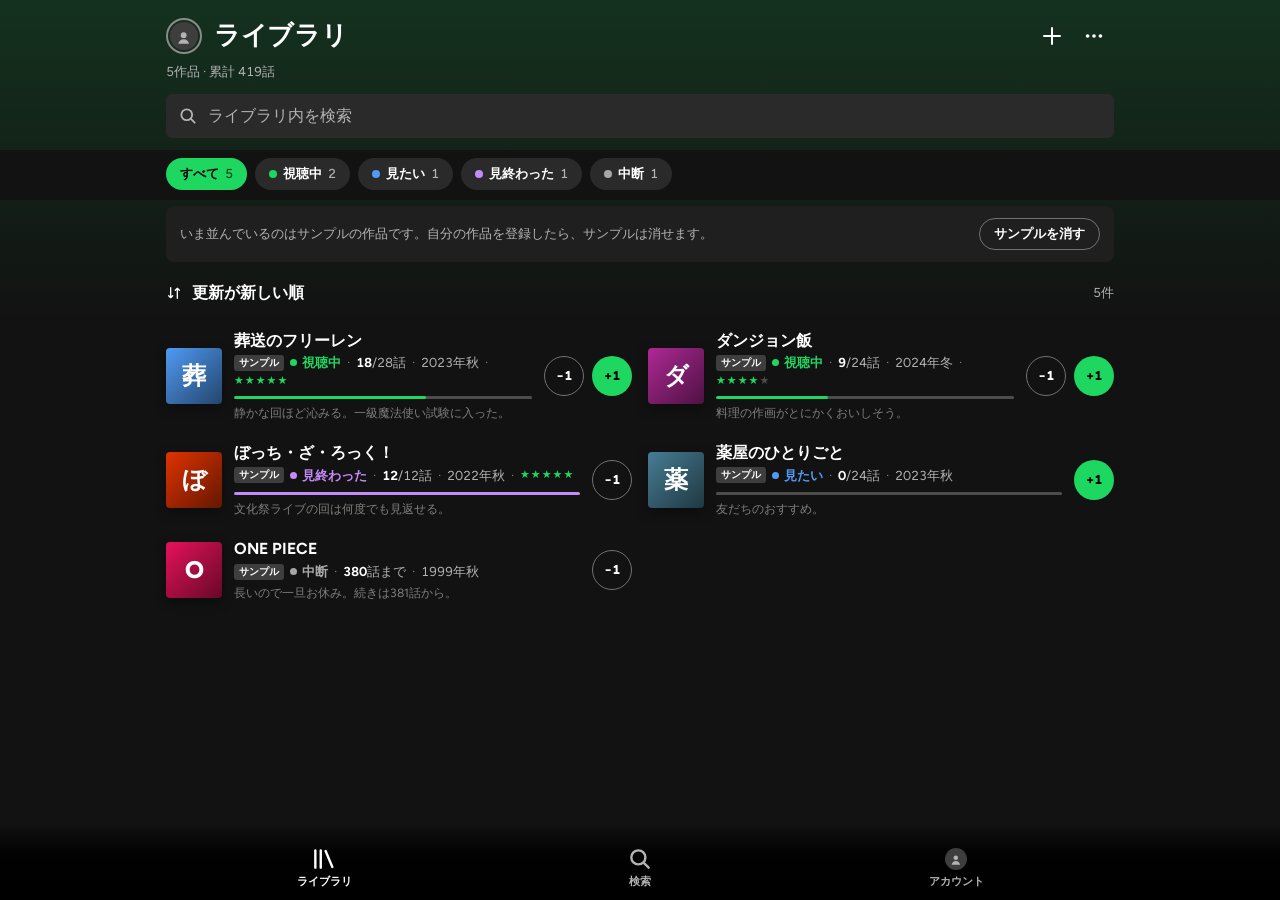
==== commit 6998630c: "TVmaze のポスターを表示する（作業中：covers.json は一部の番組だけ） - covers.json（Annict の作品 ID → TVmaze の画像のパス、CC BY-SA 4.0" ====
--- a/index.html
+++ b/index.html
@@ -112,7 +112,7 @@
     <button type="button" class="btn light" id="find-retry" hidden>もう一度読み込む</button>
   </div>
 
-  <p class="credit">作品データ：<a href="https://annict.com" target="_blank" rel="noopener">Annict</a><span id="catalog-date"></span></p>
+  <p class="credit">作品データ：<a href="https://annict.com" target="_blank" rel="noopener">Annict</a><span id="catalog-date"></span>・ポスター：<a href="https://www.tvmaze.com" target="_blank" rel="noopener">TVmaze</a></p>
 </section>
 
 <section class="view account" id="account-view" hidden>
@@ -328,7 +328,8 @@
         <button type="button" class="btn ghost" id="clear-samples">サンプルの作品を消す</button>
       </div>
     </section>
-    <p class="version">アニメ視聴記録 v2.3.0</p>
+    <p class="credit">作品データ：<a href="https://annict.com" target="_blank" rel="noopener">Annict</a>・ポスター：<a href="https://www.tvmaze.com" target="_blank" rel="noopener">TVmaze</a>（<a href="https://creativecommons.org/licenses/by-sa/4.0/deed.ja" target="_blank" rel="noopener">CC BY-SA</a>）</p>
+    <p class="version">アニメ視聴記録 v2.4.0</p>
   </div>
 </dialog>
 <!-- /shared:body -->
--- a/style.css
+++ b/style.css
@@ -341,6 +341,8 @@
 
 /* ---------- ジャケット風の四角 ---------- */
 .tile {
+  position: relative;
+  overflow: hidden;
   display: grid;
   place-items: center;
   width: 56px;
@@ -355,6 +357,17 @@
   line-height: 1;
   box-shadow: 0 4px 12px rgb(0 0 0 / 35%);
   user-select: none;
+}
+/* ポスターがあるときは、読み込むまで灰色の四角にする。頭文字と色は、ポスターがない・読み込めないときだけ出す
+   （読み込めない画像は app.js が外すので、:has(img) が外れて頭文字に戻る） */
+.tile:has(img) { background: var(--field); color: transparent; }
+/* ポスターは四角いっぱいに、中央を切り抜いて表示 */
+.tile img {
+  position: absolute;
+  inset: 0;
+  width: 100%;
+  height: 100%;
+  object-fit: cover;
 }
 .c0 { --tc: var(--t0); } .c1 { --tc: var(--t1); } .c2 { --tc: var(--t2); } .c3 { --tc: var(--t3); }
 .c4 { --tc: var(--t4); } .c5 { --tc: var(--t5); } .c6 { --tc: var(--t6); } .c7 { --tc: var(--t7); }
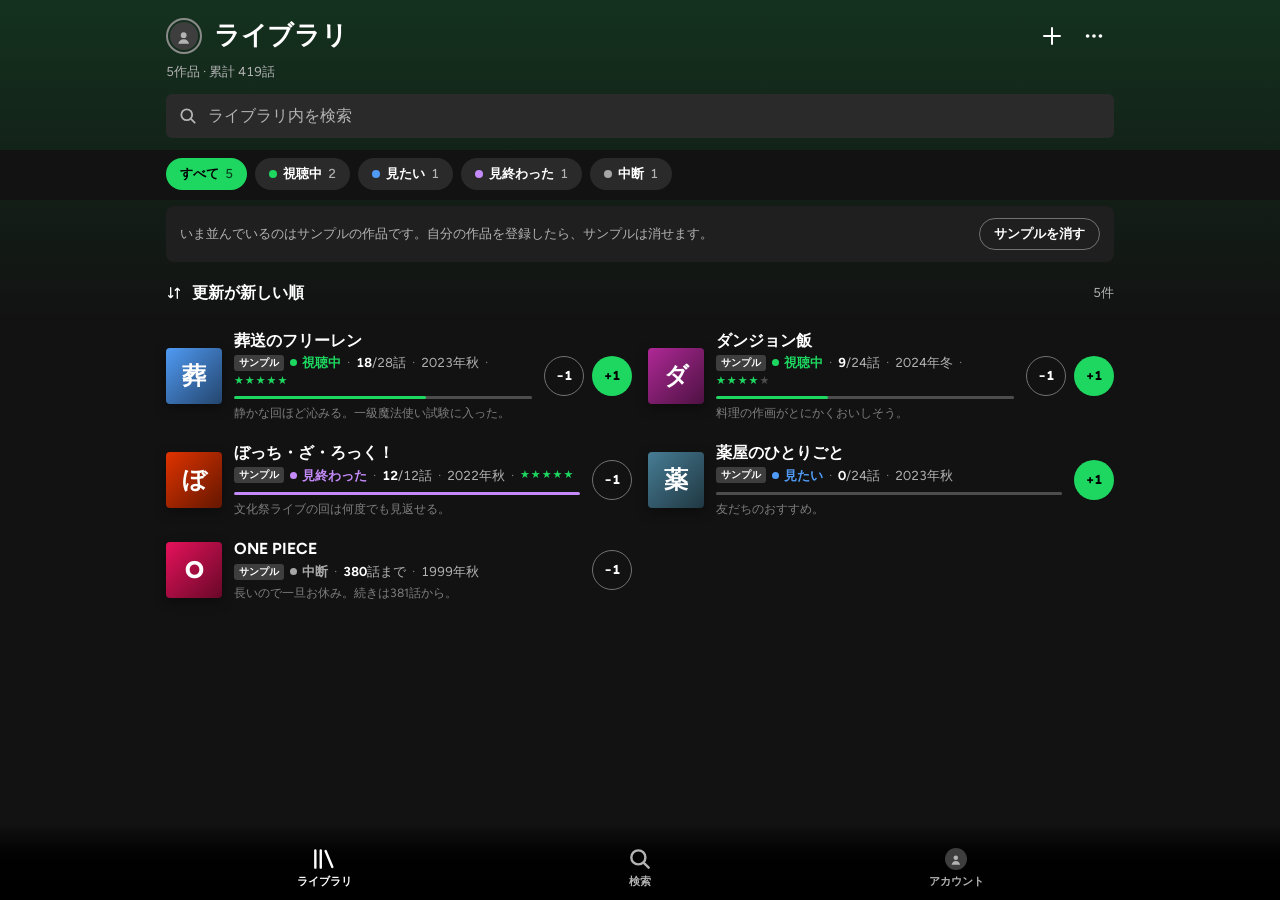
==== commit 2676a0e6: "公開前の準備：権利の表記、画像の削除依頼の窓口、スクリーンショット用の表示 - 「作品をさがす」の下とメニューに「作品画像の著作権は、各作品の権利者に帰属します。」を出す - メニューに「画像について" ====
--- a/index.html
+++ b/index.html
@@ -112,7 +112,7 @@
     <button type="button" class="btn light" id="find-retry" hidden>もう一度読み込む</button>
   </div>
 
-  <p class="credit">作品データ：<a href="https://annict.com" target="_blank" rel="noopener">Annict</a><span id="catalog-date"></span>・ポスター：<a href="https://www.tvmaze.com" target="_blank" rel="noopener">TVmaze</a></p>
+  <p class="credit">作品データ：<a href="https://annict.com" target="_blank" rel="noopener">Annict</a><span id="catalog-date"></span>・ポスター：<a href="https://www.tvmaze.com" target="_blank" rel="noopener">TVmaze</a><br>作品画像の著作権は、各作品の権利者に帰属します。</p>
 </section>
 
 <section class="view account" id="account-view" hidden>
@@ -328,8 +328,16 @@
         <button type="button" class="btn ghost" id="clear-samples">サンプルの作品を消す</button>
       </div>
     </section>
-    <p class="credit">作品データ：<a href="https://annict.com" target="_blank" rel="noopener">Annict</a>・ポスター：<a href="https://www.tvmaze.com" target="_blank" rel="noopener">TVmaze</a>（<a href="https://creativecommons.org/licenses/by-sa/4.0/deed.ja" target="_blank" rel="noopener">CC BY-SA</a>）</p>
-    <p class="version">アニメ視聴記録 v2.4.0</p>
+    <section class="menu-sec">
+      <h3>画像について</h3>
+      <p>ポスター画像は TVmaze から表示しています。画像の著作権は、各作品の権利者に帰属します。権利者の方で削除をご希望の場合は、下のボタンからご連絡ください。確認のうえ、速やかに外します。</p>
+      <div class="menu-actions">
+        <a class="btn ghost" id="takedown" href="https://github.com/qooh28/test/issues/new?title=%E7%94%BB%E5%83%8F%E3%81%AE%E5%89%8A%E9%99%A4%E4%BE%9D%E9%A0%BC&amp;body=%E7%94%BB%E5%83%8F%E3%81%AE%E5%89%8A%E9%99%A4%E3%82%92%E3%81%94%E5%B8%8C%E6%9C%9B%E3%81%AE%E4%BD%9C%E5%93%81%E3%81%A8%E3%80%81%E6%A8%A9%E5%88%A9%E8%80%85%E3%81%AE%E3%81%8A%E5%90%8D%E5%89%8D%EF%BC%88%E4%BC%9A%E7%A4%BE%E5%90%8D%EF%BC%89%E3%82%92%E3%81%8A%E6%9B%B8%E3%81%8D%E3%81%8F%E3%81%A0%E3%81%95%E3%81%84%E3%80%82%E7%A2%BA%E8%AA%8D%E3%81%AE%E3%81%86%E3%81%88%E3%80%81%E9%80%9F%E3%82%84%E3%81%8B%E3%81%AB%E5%A4%96%E3%81%97%E3%81%BE%E3%81%99%E3%80%82%0A%0A-%20%E4%BD%9C%E5%93%81%E5%90%8D%EF%BC%9A%0A-%20%E6%A8%A9%E5%88%A9%E8%80%85%E3%81%AE%E3%81%8A%E5%90%8D%E5%89%8D%EF%BC%88%E4%BC%9A%E7%A4%BE%E5%90%8D%EF%BC%89%EF%BC%9A%0A-%20%E3%81%94%E9%80%A3%E7%B5%A1%E5%85%88%EF%BC%88%E4%BB%BB%E6%84%8F%EF%BC%89%EF%BC%9A%0A%0A%E2%80%BB%20%E3%81%93%E3%81%AE%E3%83%9A%E3%83%BC%E3%82%B8%E3%81%AF%E5%85%AC%E9%96%8B%E3%81%95%E3%82%8C%E3%81%BE%E3%81%99%E3%80%82%E3%81%94%E9%80%A3%E7%B5%A1%E5%85%88%E3%82%92%E6%9B%B8%E3%81%8D%E3%81%9F%E3%81%8F%E3%81%AA%E3%81%84%E5%A0%B4%E5%90%88%E3%81%AF%E3%80%81%E7%A9%BA%E3%81%91%E3%81%9F%E3%81%BE%E3%81%BE%E3%81%A7%E5%A4%A7%E4%B8%88%E5%A4%AB%E3%81%A7%E3%81%99%E3%80%82%0A" target="_blank" rel="noopener">画像の削除を依頼する</a>
+      </div>
+      <p class="hint">GitHub の依頼ページが開きます（GitHub のアカウントが必要です）。</p>
+    </section>
+    <p class="credit">作品データ：<a href="https://annict.com" target="_blank" rel="noopener">Annict</a>・ポスター：<a href="https://www.tvmaze.com" target="_blank" rel="noopener">TVmaze</a>（<a href="https://creativecommons.org/licenses/by-sa/4.0/deed.ja" target="_blank" rel="noopener">CC BY-SA</a>）<br>作品画像の著作権は、各作品の権利者に帰属します。</p>
+    <p class="version">アニメ視聴記録 v2.5.0</p>
   </div>
 </dialog>
 <!-- /shared:body -->
--- a/style.css
+++ b/style.css
@@ -781,6 +781,7 @@
   transition: transform 0.08s ease-out;
 }
 .btn:active { transform: scale(0.97); }
+a.btn { text-decoration: none; } /* リンクをボタンの見た目で出すとき */
 .btn.primary { background: var(--accent); color: var(--on-accent); }
 .btn.primary:active { background: var(--accent-press); }
 .btn.light { background: var(--text); color: #121212; }
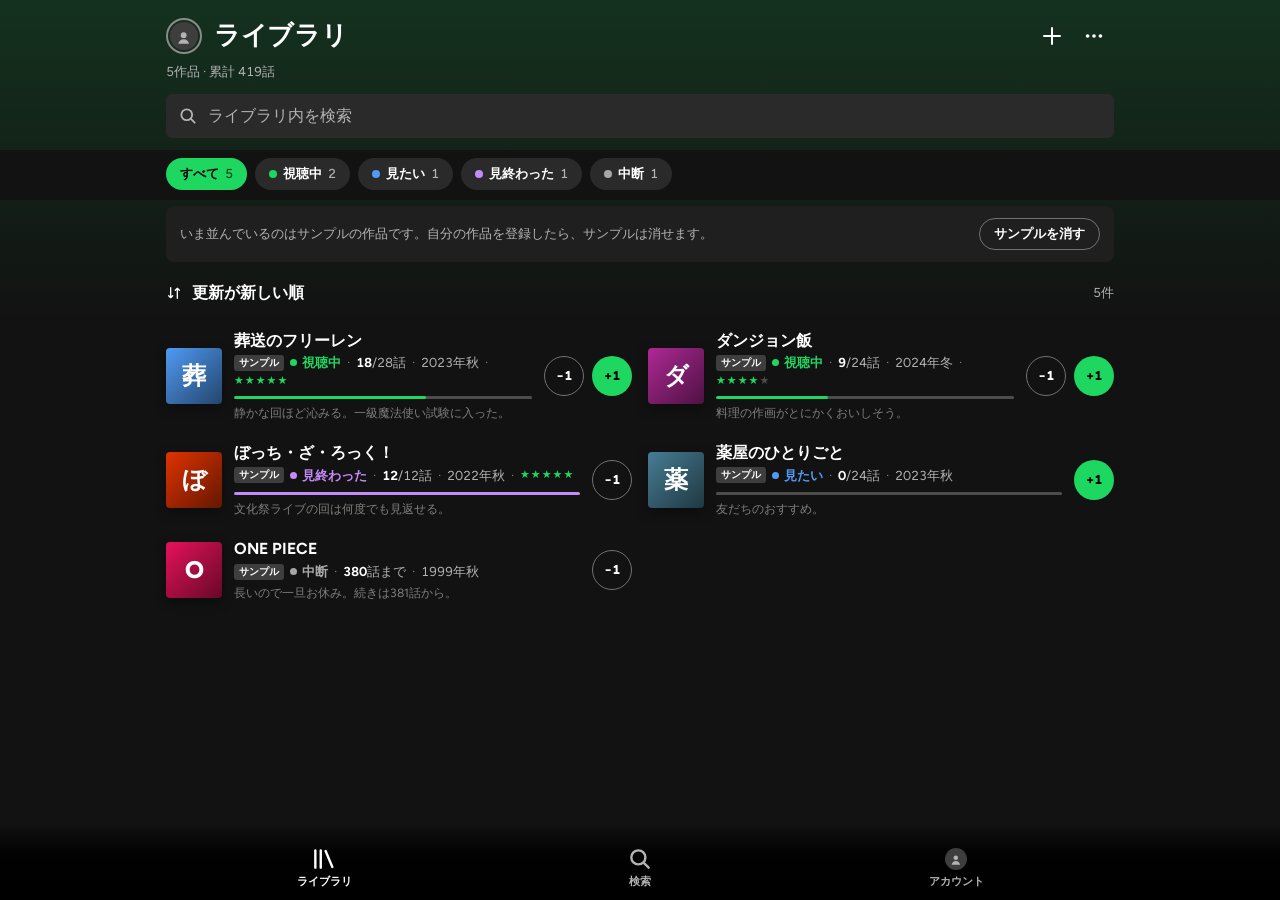
==== commit 1f223489: "検索欄の右に、入力した文字を一度に消せる × ボタンを付ける - ライブラリと「作品をさがす」の検索欄で、文字があるときだけ × を出す。押すと全部消えて一覧が戻り、   入力欄にフォーカスが残るので" ====
--- a/index.html
+++ b/index.html
@@ -40,6 +40,9 @@
     <svg class="search-icon" viewBox="0 0 24 24" width="20" height="20" aria-hidden="true"><circle cx="10.5" cy="10.5" r="6.5" fill="none" stroke="currentColor" stroke-width="2.2"/><path d="M15.5 15.5 20 20" stroke="currentColor" stroke-width="2.2" stroke-linecap="round"/></svg>
     <span class="sr-only">検索</span>
     <input type="search" id="search" placeholder="ライブラリ内を検索" autocomplete="off" enterkeyhint="search">
+    <button type="button" class="search-clear" id="search-clear" aria-label="入力した文字を消す" hidden>
+      <svg viewBox="0 0 24 24" width="20" height="20" aria-hidden="true"><circle cx="12" cy="12" r="10" fill="currentColor"/><path d="M8.5 8.5l7 7M15.5 8.5l-7 7" stroke-width="2" stroke-linecap="round"/></svg>
+    </button>
   </label>
 </header>
 
@@ -112,7 +115,7 @@
     <button type="button" class="btn light" id="find-retry" hidden>もう一度読み込む</button>
   </div>
 
-  <p class="credit">作品データ：<a href="https://annict.com" target="_blank" rel="noopener">Annict</a><span id="catalog-date"></span>・ポスター：<a href="https://www.tvmaze.com" target="_blank" rel="noopener">TVmaze</a><br>作品画像の著作権は、各作品の権利者に帰属します。</p>
+  <p class="credit">作品データ：<a href="https://annict.com" target="_blank" rel="noopener">Annict</a><span id="catalog-date"></span>・画像：<a href="https://www.tvmaze.com" target="_blank" rel="noopener">TVmaze</a>・各作品の公式サイト<br>作品画像の著作権は、各作品の権利者に帰属します。</p>
 </section>
 
 <section class="view account" id="account-view" hidden>
@@ -186,6 +189,7 @@
         <div class="suggest" id="suggest" aria-label="作品の候補" hidden></div>
         <p class="error" id="f-title-error" hidden>タイトルを入力してください。</p>
         <p class="season-note" id="f-season" hidden></p>
+        <p class="image-credit" id="f-credit" hidden></p>
       </div>
 
       <fieldset class="field">
@@ -330,14 +334,20 @@
     </section>
     <section class="menu-sec">
       <h3>画像について</h3>
-      <p>ポスター画像は TVmaze から表示しています。画像の著作権は、各作品の権利者に帰属します。権利者の方で削除をご希望の場合は、下のボタンからご連絡ください。確認のうえ、速やかに外します。</p>
+      <p>作品の画像は TVmaze のポスターを、TVmaze にない作品は各作品の公式サイトの画像を表示しています（公式サイトの画像は、作品の編集画面に出典を出しています）。画像の著作権は、各作品の権利者に帰属します。権利者の方で削除をご希望の場合は、下のボタンからご連絡ください。確認のうえ、速やかに外します。</p>
       <div class="menu-actions">
         <a class="btn ghost" id="takedown" href="https://github.com/qooh28/test/issues/new?title=%E7%94%BB%E5%83%8F%E3%81%AE%E5%89%8A%E9%99%A4%E4%BE%9D%E9%A0%BC&amp;body=%E7%94%BB%E5%83%8F%E3%81%AE%E5%89%8A%E9%99%A4%E3%82%92%E3%81%94%E5%B8%8C%E6%9C%9B%E3%81%AE%E4%BD%9C%E5%93%81%E3%81%A8%E3%80%81%E6%A8%A9%E5%88%A9%E8%80%85%E3%81%AE%E3%81%8A%E5%90%8D%E5%89%8D%EF%BC%88%E4%BC%9A%E7%A4%BE%E5%90%8D%EF%BC%89%E3%82%92%E3%81%8A%E6%9B%B8%E3%81%8D%E3%81%8F%E3%81%A0%E3%81%95%E3%81%84%E3%80%82%E7%A2%BA%E8%AA%8D%E3%81%AE%E3%81%86%E3%81%88%E3%80%81%E9%80%9F%E3%82%84%E3%81%8B%E3%81%AB%E5%A4%96%E3%81%97%E3%81%BE%E3%81%99%E3%80%82%0A%0A-%20%E4%BD%9C%E5%93%81%E5%90%8D%EF%BC%9A%0A-%20%E6%A8%A9%E5%88%A9%E8%80%85%E3%81%AE%E3%81%8A%E5%90%8D%E5%89%8D%EF%BC%88%E4%BC%9A%E7%A4%BE%E5%90%8D%EF%BC%89%EF%BC%9A%0A-%20%E3%81%94%E9%80%A3%E7%B5%A1%E5%85%88%EF%BC%88%E4%BB%BB%E6%84%8F%EF%BC%89%EF%BC%9A%0A%0A%E2%80%BB%20%E3%81%93%E3%81%AE%E3%83%9A%E3%83%BC%E3%82%B8%E3%81%AF%E5%85%AC%E9%96%8B%E3%81%95%E3%82%8C%E3%81%BE%E3%81%99%E3%80%82%E3%81%94%E9%80%A3%E7%B5%A1%E5%85%88%E3%82%92%E6%9B%B8%E3%81%8D%E3%81%9F%E3%81%8F%E3%81%AA%E3%81%84%E5%A0%B4%E5%90%88%E3%81%AF%E3%80%81%E7%A9%BA%E3%81%91%E3%81%9F%E3%81%BE%E3%81%BE%E3%81%A7%E5%A4%A7%E4%B8%88%E5%A4%AB%E3%81%A7%E3%81%99%E3%80%82%0A" target="_blank" rel="noopener">画像の削除を依頼する</a>
       </div>
       <p class="hint">GitHub の依頼ページが開きます（GitHub のアカウントが必要です）。</p>
     </section>
-    <p class="credit">作品データ：<a href="https://annict.com" target="_blank" rel="noopener">Annict</a>・ポスター：<a href="https://www.tvmaze.com" target="_blank" rel="noopener">TVmaze</a>（<a href="https://creativecommons.org/licenses/by-sa/4.0/deed.ja" target="_blank" rel="noopener">CC BY-SA</a>）<br>作品画像の著作権は、各作品の権利者に帰属します。</p>
-    <p class="version">アニメ視聴記録 v2.5.0</p>
+    <section class="menu-sec">
+      <h3>このアプリについて</h3>
+      <div class="menu-actions">
+        <a class="btn ghost" id="terms-link" href="terms.html">利用規約</a>
+      </div>
+    </section>
+    <p class="credit">作品データ：<a href="https://annict.com" target="_blank" rel="noopener">Annict</a>・画像：<a href="https://www.tvmaze.com" target="_blank" rel="noopener">TVmaze</a>（<a href="https://creativecommons.org/licenses/by-sa/4.0/deed.ja" target="_blank" rel="noopener">CC BY-SA</a>）・各作品の公式サイト<br>作品画像の著作権は、各作品の権利者に帰属します。</p>
+    <p class="version">アニメ視聴記録 v2.7.1</p>
   </div>
 </dialog>
 <!-- /shared:body -->
--- a/style.css
+++ b/style.css
@@ -201,7 +201,7 @@
 .search input {
   width: 100%;
   height: 44px;
-  padding: 0 14px 0 42px;
+  padding: 0 44px 0 42px; /* 右は × ボタンのぶん */
   border: 0;
   border-radius: 6px;
   background: var(--line);
@@ -210,6 +210,25 @@
   font-weight: 500;
 }
 .search input::placeholder { color: var(--sub); }
+/* ブラウザが付ける消すボタンは出さない（自前の × と二重になるため） */
+.search input::-webkit-search-cancel-button { -webkit-appearance: none; appearance: none; display: none; }
+/* 入力した文字を一度に消す × ボタン（文字があるときだけ出る）。押しやすいよう 44px 四方 */
+.search-clear {
+  position: absolute;
+  right: 0;
+  top: 50%;
+  transform: translateY(-50%);
+  display: grid;
+  place-items: center;
+  width: 44px;
+  height: 44px;
+  padding: 0;
+  border: 0;
+  background: none;
+  color: var(--sub);
+  cursor: pointer;
+}
+.search-clear path { stroke: var(--line); }
 /* 検索画面の入力欄は白く大きく */
 body[data-mode="find"] .search input {
   height: 48px;
@@ -219,6 +238,8 @@
 }
 body[data-mode="find"] .search input::placeholder { color: #535353; }
 body[data-mode="find"] .search-icon { color: #121212; }
+body[data-mode="find"] .search-clear { color: #535353; }
+body[data-mode="find"] .search-clear path { stroke: var(--text); }
 
 /* ---------- filter chips ---------- */
 .tabbar {
@@ -959,6 +980,10 @@
 .field textarea { resize: vertical; min-height: 6.5em; }
 .field input::placeholder, .field textarea::placeholder { color: var(--dim); }
 .error { margin: 0; color: var(--danger); font-size: var(--fs-sm); font-weight: 700; }
+/* 作品の画像の出典（公式サイトの画像は、権利者の表記も添える） */
+.image-credit { margin: 0; color: var(--dim); font-size: var(--fs-xs); overflow-wrap: anywhere; }
+.image-credit a { color: var(--sub); }
+.image-credit .copyright { margin-left: 0.6em; }
 .season-note {
   margin: 0;
   color: var(--sub);
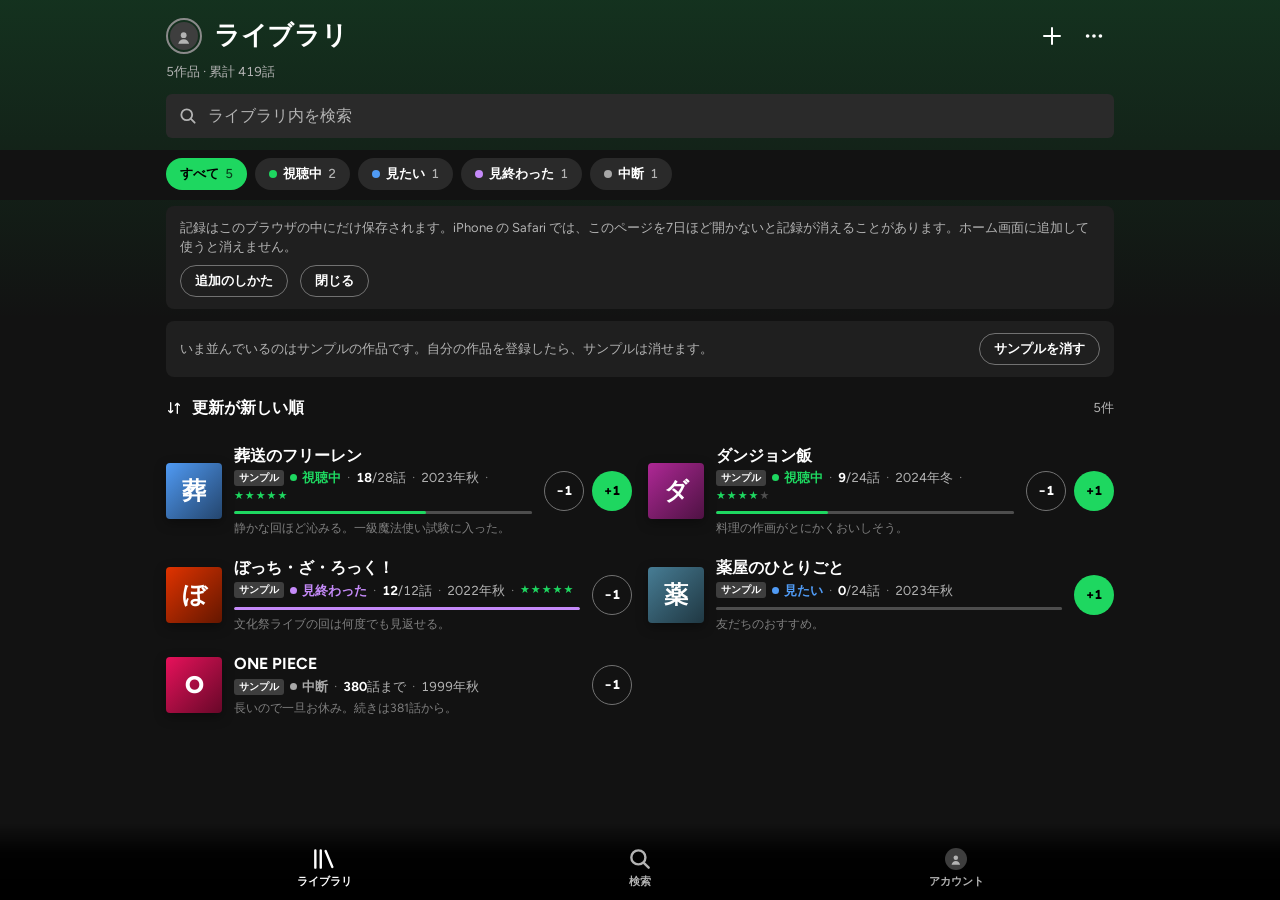
==== commit 754ebcc1: "記録が消えないよう、ホーム画面への追加とバックアップを案内する - ブラウザのタブで使っていて、ブラウザが保存を約束していないときだけ、ライブラリに   「ホーム画面に追加」の案内と手順を出す（Saf" ====
--- a/index.html
+++ b/index.html
@@ -64,6 +64,21 @@
   <div class="notice warn" id="storage-warn" hidden>
     <p>この環境では記録を保存できません。プライベートブラウズを使っている場合は、通常のタブで開いてください。</p>
   </div>
+  <div class="notice" id="install-note" hidden>
+    <p>記録はこのブラウザの中にだけ保存されます。iPhone の Safari では、このページを7日ほど開かないと記録が消えることがあります。ホーム画面に追加して使うと消えません。</p>
+    <button type="button" class="pill-btn" id="install-how" aria-expanded="false" aria-controls="install-steps">追加のしかた</button>
+    <button type="button" class="pill-btn" id="install-close">閉じる</button>
+    <div class="install-steps" id="install-steps" hidden>
+      <ol>
+        <li>Safari の共有ボタン（四角から上に矢印が出ているマーク）を押す</li>
+        <li>「ホーム画面に追加」を選ぶ（見つからないときは、下にスクロールする）</li>
+        <li>ホーム画面にできたアイコンから開く</li>
+      </ol>
+      <p id="install-move" hidden>ホーム画面のアプリは、Safari とは別の場所に記録を保存します。いまの記録を移すには、先にここでバックアップを書き出し、ホーム画面のアプリのメニュー（右上の「…」）で「バックアップを読み込む」を選んでください。</p>
+      <button type="button" class="pill-btn" id="install-export" hidden>バックアップを書き出す</button>
+      <p>Android の Chrome では、右上のメニューから「ホーム画面に追加」を選びます。</p>
+    </div>
+  </div>
   <div class="notice" id="sample-note" hidden>
     <p>いま並んでいるのはサンプルの作品です。自分の作品を登録したら、サンプルは消せます。</p>
     <button type="button" class="pill-btn" id="clear-samples-inline">サンプルを消す</button>
@@ -315,7 +330,7 @@
   <div class="sheet-body menu-body">
     <section class="menu-sec">
       <h3>記録の保存場所</h3>
-      <p>記録とプロフィールは、この端末のブラウザの中に保存されます。ホーム画面に追加して使うと消えにくくなります。機種変更やブラウザのデータ削除の前に、バックアップを書き出してください。</p>
+      <p>記録とプロフィールは、この端末のブラウザの中に保存されます。ホーム画面に追加して使うと消えにくくなります（ホーム画面のアプリは Safari とは別の場所に保存するので、Safari で付けた記録はバックアップで移してください）。機種変更やブラウザのデータ削除の前に、バックアップを書き出してください。</p>
     </section>
     <section class="menu-sec">
       <h3>バックアップ</h3>
@@ -324,6 +339,7 @@
         <label class="btn ghost" for="import-file">バックアップを読み込む</label>
         <input type="file" id="import-file" accept="application/json,.json" class="sr-only">
       </div>
+      <p class="hint backup-status" id="backup-status"></p>
       <p class="hint">バックアップにはプロフィール（名前と写真）も入ります。読み込むと、同じ作品は新しいほうの記録が残り、それ以外は追加されます。</p>
     </section>
     <section class="menu-sec" id="menu-samples" hidden>
@@ -344,10 +360,11 @@
       <h3>このアプリについて</h3>
       <div class="menu-actions">
         <a class="btn ghost" id="terms-link" href="terms.html">利用規約</a>
+        <a class="btn ghost" id="privacy-link" href="privacy.html">プライバシーポリシー</a>
       </div>
     </section>
     <p class="credit">作品データ：<a href="https://annict.com" target="_blank" rel="noopener">Annict</a>・画像：<a href="https://www.tvmaze.com" target="_blank" rel="noopener">TVmaze</a>（<a href="https://creativecommons.org/licenses/by-sa/4.0/deed.ja" target="_blank" rel="noopener">CC BY-SA</a>）・各作品の公式サイト<br>作品画像の著作権は、各作品の権利者に帰属します。</p>
-    <p class="version">アニメ視聴記録 v2.7.1</p>
+    <p class="version">アニメ視聴記録 v2.9.0</p>
   </div>
 </dialog>
 <!-- /shared:body -->
--- a/style.css
+++ b/style.css
@@ -317,6 +317,12 @@
 }
 .notice p { margin: 0; flex: 1 1 16em; min-width: 0; }
 .notice.warn { color: var(--danger); }
+/* ホーム画面への追加のしかた（「追加のしかた」を押すと開く） */
+#install-note > p { flex-basis: 100%; } /* 文は全幅、ボタンはその下に並べる */
+.install-steps { flex: 1 1 100%; display: grid; gap: 8px; justify-items: start; }
+.install-steps ol { margin: 0; padding-left: 1.4em; display: grid; gap: 4px; }
+.install-steps p { flex: none; }
+.menu-sec .backup-status.due { color: var(--text); font-weight: 700; }
 .pill-btn {
   height: 32px;
   padding: 0 14px;
